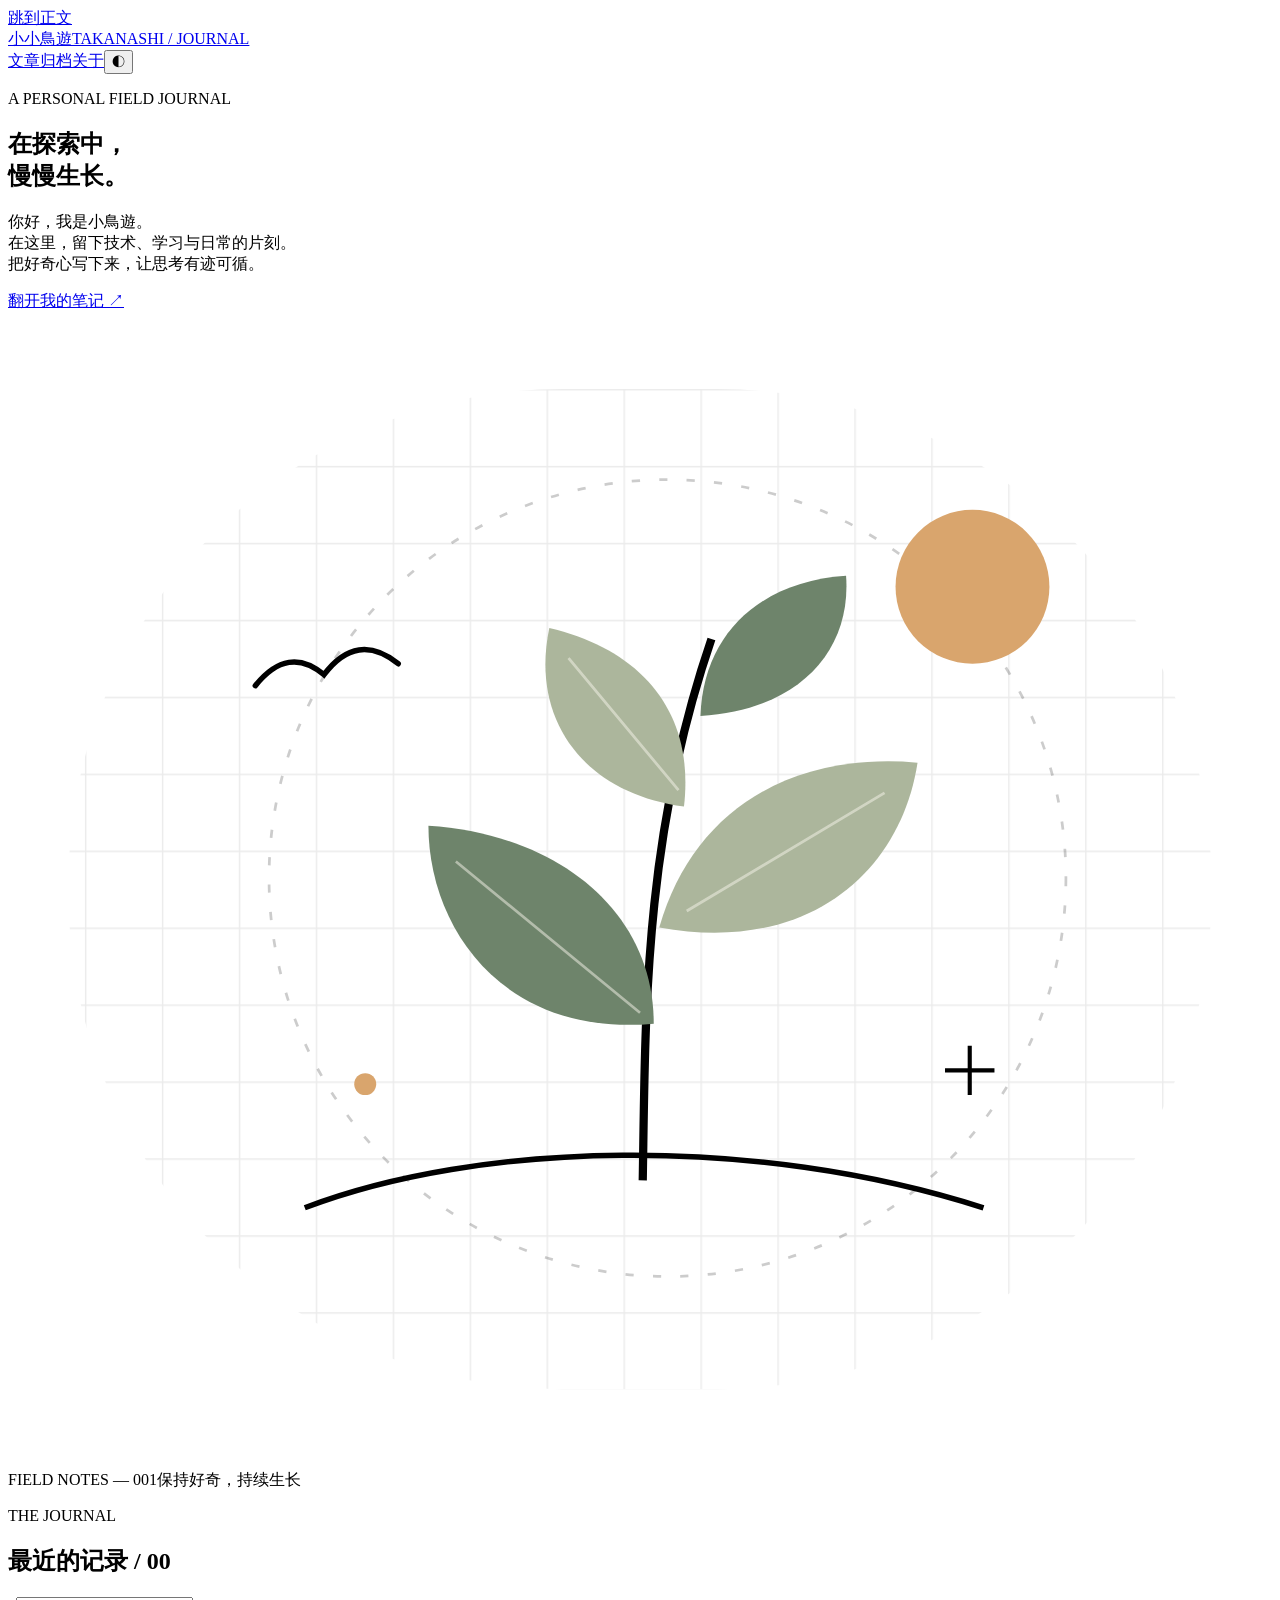
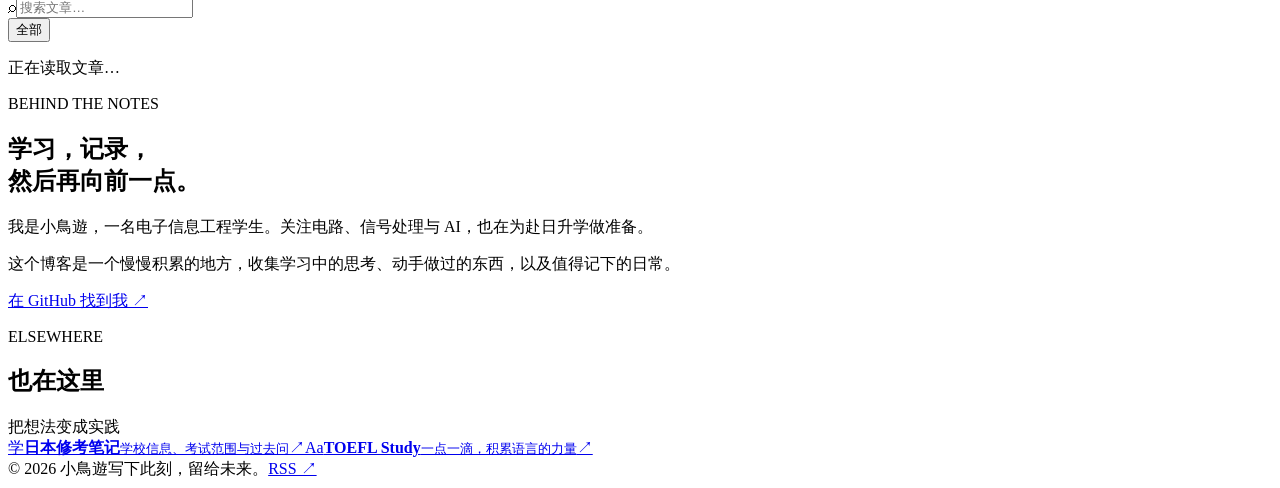
==== site/index.html @ 842ad5e2 "Rebuild personal journal without Gmeek; add Markdown publishing and clean design" ====
<!doctype html>
<html lang="zh-CN">
<head>
  <meta charset="utf-8"><meta name="viewport" content="width=device-width,initial-scale=1">
  <title>小鳥遊 · 在探索中，慢慢生长</title>
  <meta name="description" content="小鳥遊的个人博客，记录技术、学习与日常。">
  <meta name="color-scheme" content="light dark">
  <link rel="icon" href="/favicon.svg" type="image/svg+xml"><link rel="alternate" type="application/rss+xml" title="小鳥遊 RSS" href="/rss.xml">
  <script>try{document.documentElement.dataset.theme=localStorage.getItem('theme')||(matchMedia('(prefers-color-scheme: dark)').matches?'dark':'light')}catch(e){}</script>
  <link rel="stylesheet" href="/style.css"><script src="/app.js" defer></script>
</head>
<body>
  <a class="skip" href="#main">跳到正文</a>
  <header class="header wrap"><a class="brand" href="/" aria-label="小鳥遊 首页"><span class="brand-mark">小</span><span>小鳥遊<span class="brand-sub">TAKANASHI / JOURNAL</span></span></a><nav aria-label="主导航"><a href="#journal" class="nav-link">文章</a><a href="#archive" class="nav-link">归档</a><a href="#about" class="nav-link">关于</a><button id="theme" class="theme" type="button" aria-label="切换深浅色主题">◐</button></nav></header>
  <main id="main" class="wrap">
    <section class="hero" aria-labelledby="hero-title"><div><p class="eyebrow"><span class="dot"></span> A PERSONAL FIELD JOURNAL</p><h1 id="hero-title">在探索中，<br>慢慢<span class="accent">生长。</span></h1><p class="intro">你好，我是小鳥遊。<br>在这里，留下技术、学习与日常的片刻。<br>把好奇心写下来，让思考有迹可循。</p><a class="text-link" href="#journal">翻开我的笔记 <span>↗</span></a></div>
    <div class="art" aria-hidden="true"><svg viewBox="0 0 460 420" fill="none"><defs><pattern id="grid" width="28" height="28" patternUnits="userSpaceOnUse"><path d="M28 0H0V28" stroke="currentColor" stroke-opacity=".08"/></pattern></defs><rect x="22" y="28" width="416" height="364" rx="180" fill="url(#grid)"/><circle cx="240" cy="206" r="145" stroke="currentColor" stroke-opacity=".2" stroke-dasharray="3 7"/><circle cx="351" cy="100" r="28" fill="#d9a56d"/><path d="M108 326C171 302 271 299 355 326" stroke="currentColor" stroke-width="2"/><path d="M231 316C232 257 231 192 256 119" stroke="currentColor" stroke-width="3"/><path d="M235 259C180 264 153 224 153 187C200 190 235 218 235 259Z" fill="#6e846b"/><path d="M237 224C292 234 325 203 331 164C284 160 249 182 237 224Z" fill="#acb69c"/><path d="M246 180C209 175 190 148 197 115C231 123 250 146 246 180Z" fill="#acb69c"/><path d="M252 147C287 145 307 124 305 96C274 98 253 117 252 147Z" fill="#6e846b"/><path d="M163 200L230 255M247 218L319 175M204 126L244 174" stroke="#f7f5ec" stroke-opacity=".5"/><path d="M90 136Q102 121 115 132Q127 116 142 128" stroke="currentColor" stroke-width="2" stroke-linecap="round"/><path d="M350 267v18m-9-9h18" stroke="currentColor" stroke-width="1.5"/><circle cx="130" cy="281" r="4" fill="#d9a56d"/></svg><div class="art-caption"><span>FIELD NOTES — 001</span><span>保持好奇，持续生长</span></div></div>
    </section>
    <section id="journal" class="journal"><div class="section-heading"><div><p class="eyebrow">THE JOURNAL</p><h2>最近的记录<span id="post-count"> / 00</span></h2></div><label class="search"><span aria-hidden="true">⌕</span><input id="search" type="search" placeholder="搜索文章…" aria-label="搜索文章"></label></div><div id="filters" class="filters" aria-label="文章分类"><button type="button" class="selected" data-category="全部" aria-pressed="true">全部</button></div><div id="posts" aria-live="polite"><p class="loading">正在读取文章…</p></div><noscript><p>开启 JavaScript 可使用文章搜索与归档。你也可以通过 <a href="/rss.xml">RSS</a> 阅读文章。</p></noscript></section>
    <section id="archive" class="archive" hidden><p class="eyebrow">A TIMELINE OF THOUGHTS</p><h2>文章归档</h2><div id="archive-list"></div></section>
    <section id="about" class="about"><div><p class="eyebrow">BEHIND THE NOTES</p><h2>学习，记录，<br>然后再向前一点。</h2></div><div><p>我是小鳥遊，一名电子信息工程学生。关注电路、信号处理与 AI，也在为赴日升学做准备。</p><p>这个博客是一个慢慢积累的地方，收集学习中的思考、动手做过的东西，以及值得记下的日常。</p><a class="text-link" href="https://github.com/Zhang-HL-1">在 GitHub 找到我 ↗</a></div></section>
    <section class="projects" aria-labelledby="projects-title"><div class="section-heading"><div><p class="eyebrow">ELSEWHERE</p><h2 id="projects-title">也在这里</h2></div><span class="muted">把想法变成实践</span></div><div class="project-grid"><a class="project" href="https://zhang-hl-1.github.io/japan-study-journal/"><span class="project-icon">学</span><span><strong>日本修考笔记</strong><small>学校信息、考试范围与过去问</small></span><span>↗</span></a><a class="project" href="https://zhang-hl-1.github.io/toefl-study/"><span class="project-icon terracotta">Aa</span><span><strong>TOEFL Study</strong><small>一点一滴，积累语言的力量</small></span><span>↗</span></a></div></section>
  </main><footer class="footer wrap"><span>© <span id="year">2026</span> 小鳥遊</span><span>写下此刻，留给未来。</span><a href="/rss.xml">RSS ↗</a></footer>
</body></html>
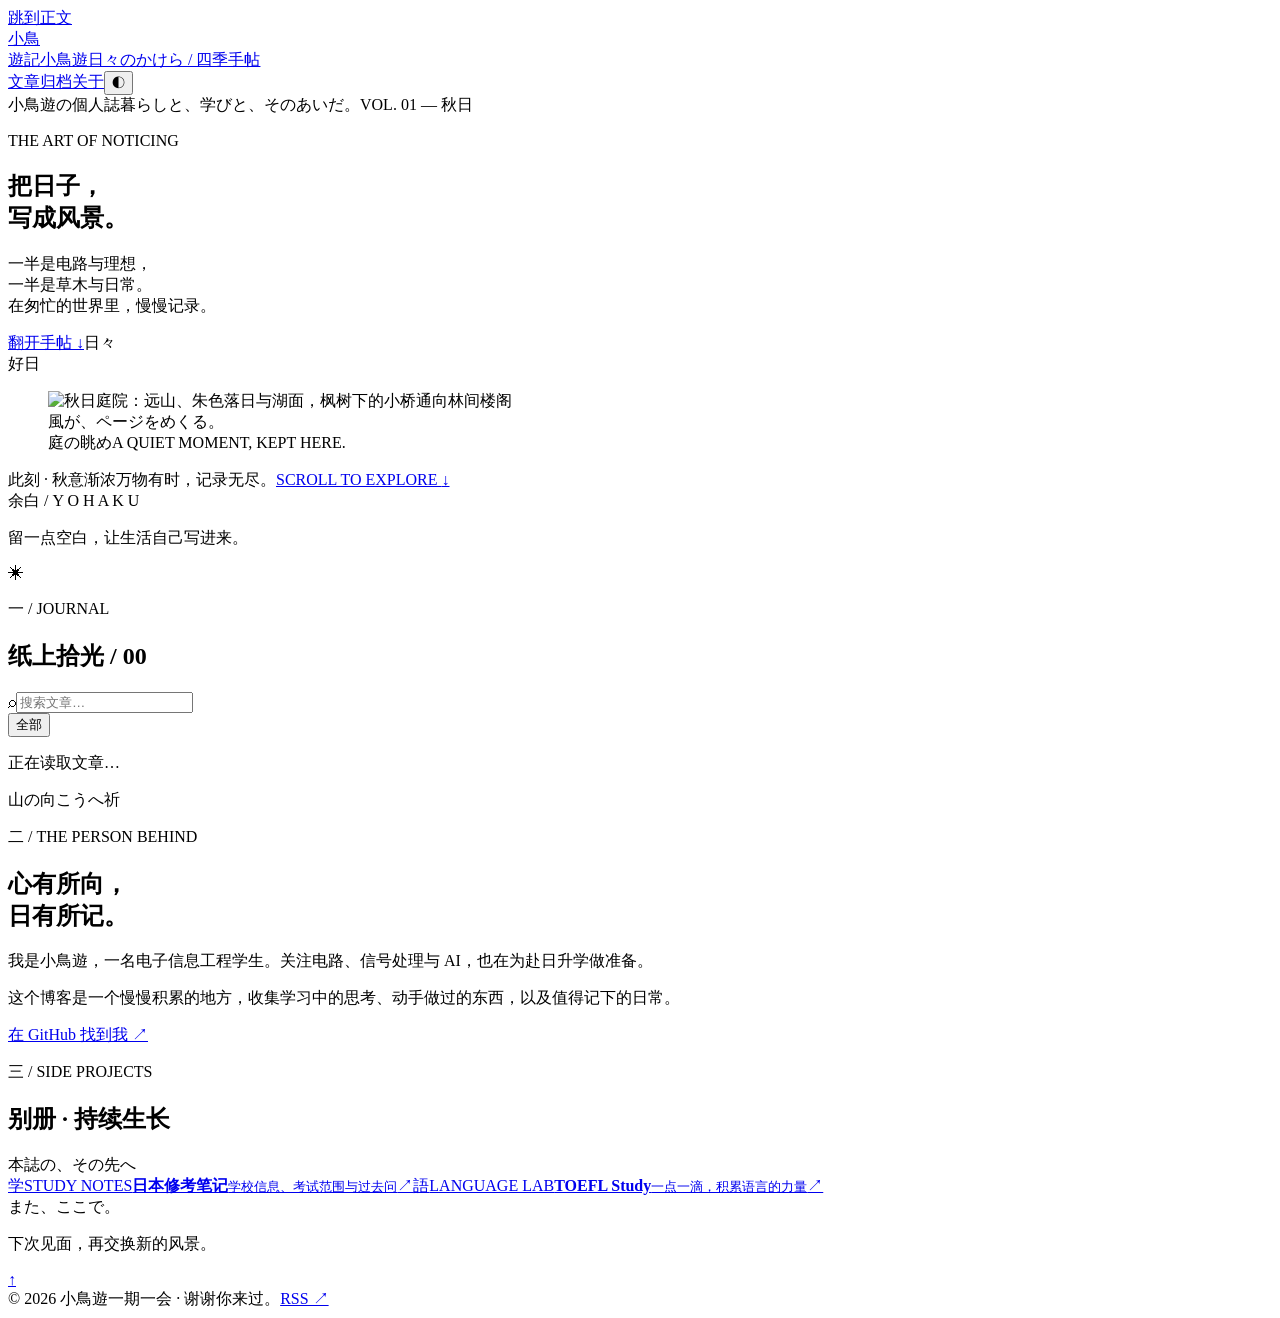
==== commit 2f1c21cc: "Design Japanese autumn journal with garden illustration, paper texture and subtle motion" ====
--- a/site/index.html
+++ b/site/index.html
@@ -2,23 +2,26 @@
 <html lang="zh-CN">
 <head>
   <meta charset="utf-8"><meta name="viewport" content="width=device-width,initial-scale=1">
-  <title>小鳥遊 · 在探索中，慢慢生长</title>
+  <title>小鳥遊 · 四季手帖</title>
   <meta name="description" content="小鳥遊的个人博客，记录技术、学习与日常。">
   <meta name="color-scheme" content="light dark">
   <link rel="icon" href="/favicon.svg" type="image/svg+xml"><link rel="alternate" type="application/rss+xml" title="小鳥遊 RSS" href="/rss.xml">
   <script>try{document.documentElement.dataset.theme=localStorage.getItem('theme')||(matchMedia('(prefers-color-scheme: dark)').matches?'dark':'light')}catch(e){}</script>
   <link rel="stylesheet" href="/style.css"><script src="/app.js" defer></script>
 </head>
-<body>
+<body><div class="reading-progress" aria-hidden="true"></div>
   <a class="skip" href="#main">跳到正文</a>
-  <header class="header wrap"><a class="brand" href="/" aria-label="小鳥遊 首页"><span class="brand-mark">小</span><span>小鳥遊<span class="brand-sub">TAKANASHI / JOURNAL</span></span></a><nav aria-label="主导航"><a href="#journal" class="nav-link">文章</a><a href="#archive" class="nav-link">归档</a><a href="#about" class="nav-link">关于</a><button id="theme" class="theme" type="button" aria-label="切换深浅色主题">◐</button></nav></header>
+  <header class="header wrap"><a class="brand" href="/" aria-label="小鳥遊 首页"><span class="brand-mark">小鳥<br>遊記</span><span>小鳥遊<span class="brand-sub">日々のかけら / 四季手帖</span></span></a><nav aria-label="主导航"><a href="#journal" class="nav-link">文章</a><a href="#archive" class="nav-link">归档</a><a href="#about" class="nav-link">关于</a><button id="theme" class="theme" type="button" aria-label="切换深浅色主题">◐</button></nav></header>
   <main id="main" class="wrap">
-    <section class="hero" aria-labelledby="hero-title"><div><p class="eyebrow"><span class="dot"></span> A PERSONAL FIELD JOURNAL</p><h1 id="hero-title">在探索中，<br>慢慢<span class="accent">生长。</span></h1><p class="intro">你好，我是小鳥遊。<br>在这里，留下技术、学习与日常的片刻。<br>把好奇心写下来，让思考有迹可循。</p><a class="text-link" href="#journal">翻开我的笔记 <span>↗</span></a></div>
-    <div class="art" aria-hidden="true"><svg viewBox="0 0 460 420" fill="none"><defs><pattern id="grid" width="28" height="28" patternUnits="userSpaceOnUse"><path d="M28 0H0V28" stroke="currentColor" stroke-opacity=".08"/></pattern></defs><rect x="22" y="28" width="416" height="364" rx="180" fill="url(#grid)"/><circle cx="240" cy="206" r="145" stroke="currentColor" stroke-opacity=".2" stroke-dasharray="3 7"/><circle cx="351" cy="100" r="28" fill="#d9a56d"/><path d="M108 326C171 302 271 299 355 326" stroke="currentColor" stroke-width="2"/><path d="M231 316C232 257 231 192 256 119" stroke="currentColor" stroke-width="3"/><path d="M235 259C180 264 153 224 153 187C200 190 235 218 235 259Z" fill="#6e846b"/><path d="M237 224C292 234 325 203 331 164C284 160 249 182 237 224Z" fill="#acb69c"/><path d="M246 180C209 175 190 148 197 115C231 123 250 146 246 180Z" fill="#acb69c"/><path d="M252 147C287 145 307 124 305 96C274 98 253 117 252 147Z" fill="#6e846b"/><path d="M163 200L230 255M247 218L319 175M204 126L244 174" stroke="#f7f5ec" stroke-opacity=".5"/><path d="M90 136Q102 121 115 132Q127 116 142 128" stroke="currentColor" stroke-width="2" stroke-linecap="round"/><path d="M350 267v18m-9-9h18" stroke="currentColor" stroke-width="1.5"/><circle cx="130" cy="281" r="4" fill="#d9a56d"/></svg><div class="art-caption"><span>FIELD NOTES — 001</span><span>保持好奇，持续生长</span></div></div>
-    </section>
-    <section id="journal" class="journal"><div class="section-heading"><div><p class="eyebrow">THE JOURNAL</p><h2>最近的记录<span id="post-count"> / 00</span></h2></div><label class="search"><span aria-hidden="true">⌕</span><input id="search" type="search" placeholder="搜索文章…" aria-label="搜索文章"></label></div><div id="filters" class="filters" aria-label="文章分类"><button type="button" class="selected" data-category="全部" aria-pressed="true">全部</button></div><div id="posts" aria-live="polite"><p class="loading">正在读取文章…</p></div><noscript><p>开启 JavaScript 可使用文章搜索与归档。你也可以通过 <a href="/rss.xml">RSS</a> 阅读文章。</p></noscript></section>
-    <section id="archive" class="archive" hidden><p class="eyebrow">A TIMELINE OF THOUGHTS</p><h2>文章归档</h2><div id="archive-list"></div></section>
-    <section id="about" class="about"><div><p class="eyebrow">BEHIND THE NOTES</p><h2>学习，记录，<br>然后再向前一点。</h2></div><div><p>我是小鳥遊，一名电子信息工程学生。关注电路、信号处理与 AI，也在为赴日升学做准备。</p><p>这个博客是一个慢慢积累的地方，收集学习中的思考、动手做过的东西，以及值得记下的日常。</p><a class="text-link" href="https://github.com/Zhang-HL-1">在 GitHub 找到我 ↗</a></div></section>
-    <section class="projects" aria-labelledby="projects-title"><div class="section-heading"><div><p class="eyebrow">ELSEWHERE</p><h2 id="projects-title">也在这里</h2></div><span class="muted">把想法变成实践</span></div><div class="project-grid"><a class="project" href="https://zhang-hl-1.github.io/japan-study-journal/"><span class="project-icon">学</span><span><strong>日本修考笔记</strong><small>学校信息、考试范围与过去问</small></span><span>↗</span></a><a class="project" href="https://zhang-hl-1.github.io/toefl-study/"><span class="project-icon terracotta">Aa</span><span><strong>TOEFL Study</strong><small>一点一滴，积累语言的力量</small></span><span>↗</span></a></div></section>
-  </main><footer class="footer wrap"><span>© <span id="year">2026</span> 小鳥遊</span><span>写下此刻，留给未来。</span><a href="/rss.xml">RSS ↗</a></footer>
+<section class="hero" aria-labelledby="hero-title">
+<div class="hero-topline"><span>小鳥遊の個人誌</span><span>暮らしと、学びと、そのあいだ。</span><span>VOL. 01 — 秋日</span></div>
+<div class="hero-composition"><div class="hero-copy"><p class="eyebrow">THE ART OF NOTICING</p><h1 id="hero-title">把日子，<br>写成<span class="accent">风景。</span></h1><p class="intro">一半是电路与理想，<br>一半是草木与日常。<br>在匆忙的世界里，慢慢记录。</p><a class="text-link" href="#journal">翻开手帖 <span>↓</span></a><span class="hero-seal" aria-hidden="true">日々<br>好日</span></div>
+<figure class="garden"><img src="/garden.svg" alt="秋日庭院：远山、朱色落日与湖面，枫树下的小桥通向林间楼阁" width="1440" height="800" fetchpriority="high"><div class="garden-shade"></div><span class="vertical-poem" lang="ja">風が、ページをめくる。</span><div class="leaves" aria-hidden="true"><i></i><i></i><i></i><i></i><i></i></div><figcaption><span>庭の眺め</span><span>A QUIET MOMENT, KEPT HERE.</span></figcaption></figure></div>
+<div class="hero-bottom"><span><span class="red-dot"></span> 此刻 · 秋意渐浓</span><span class="season-note">万物有时，记录无尽。</span><a href="#journal" class="scroll-cue">SCROLL TO EXPLORE <span>↓</span></a></div>
+</section><aside class="interlude"><span class="interlude-label">余白 / Y O H A K U</span><p>留一点空白，<span>让生活自己写进来。</span></p><span class="interlude-flower" aria-hidden="true">✳</span></aside>
+    <section id="journal" class="journal"><div class="section-heading"><div><p class="eyebrow">一 / JOURNAL</p><h2>纸上拾光<span id="post-count"> / 00</span></h2></div><label class="search"><span aria-hidden="true">⌕</span><input id="search" type="search" placeholder="搜索文章…" aria-label="搜索文章"></label></div><div id="filters" class="filters" aria-label="文章分类"><button type="button" class="selected" data-category="全部" aria-pressed="true">全部</button></div><div id="posts" aria-live="polite"><p class="loading">正在读取文章…</p></div><noscript><p>开启 JavaScript 可使用文章搜索与归档。你也可以通过 <a href="/rss.xml">RSS</a> 阅读文章。</p></noscript></section>
+    <section id="archive" class="archive" hidden><p class="eyebrow">時の栞 / ARCHIVE</p><h2>文章归档</h2><div id="archive-list"></div></section>
+    <section id="about" class="about"><div class="about-portrait" aria-hidden="true"><span class="portrait-sun"></span><span class="portrait-mountain"></span><span class="portrait-caption">山の向こうへ</span><span class="portrait-stamp">祈</span></div><div><p class="eyebrow">二 / THE PERSON BEHIND</p><h2>心有所向，<br>日有所记。</h2></div><div><p>我是小鳥遊，一名电子信息工程学生。关注电路、信号处理与 AI，也在为赴日升学做准备。</p><p>这个博客是一个慢慢积累的地方，收集学习中的思考、动手做过的东西，以及值得记下的日常。</p><a class="text-link" href="https://github.com/Zhang-HL-1">在 GitHub 找到我 ↗</a></div></section>
+    <section class="projects" aria-labelledby="projects-title"><div class="section-heading"><div><p class="eyebrow">三 / SIDE PROJECTS</p><h2 id="projects-title">别册 · 持续生长</h2></div><span class="muted">本誌の、その先へ</span></div><div class="project-grid"><a class="project" href="https://zhang-hl-1.github.io/japan-study-journal/"><span class="project-icon">学<span>STUDY NOTES</span></span><span><strong>日本修考笔记</strong><small>学校信息、考试范围与过去问</small></span><span>↗</span></a><a class="project" href="https://zhang-hl-1.github.io/toefl-study/"><span class="project-icon terracotta">語<span>LANGUAGE LAB</span></span><span><strong>TOEFL Study</strong><small>一点一滴，积累语言的力量</small></span><span>↗</span></a></div></section>
+  </main><div class="closing wrap"><span lang="ja">また、ここで。</span><p>下次见面，再交换新的风景。</p><a href="#main" aria-label="回到顶部">↑</a></div><footer class="footer wrap"><span>© <span id="year">2026</span> 小鳥遊</span><span>一期一会 · 谢谢你来过。</span><a href="/rss.xml">RSS ↗</a></footer>
 </body></html>
